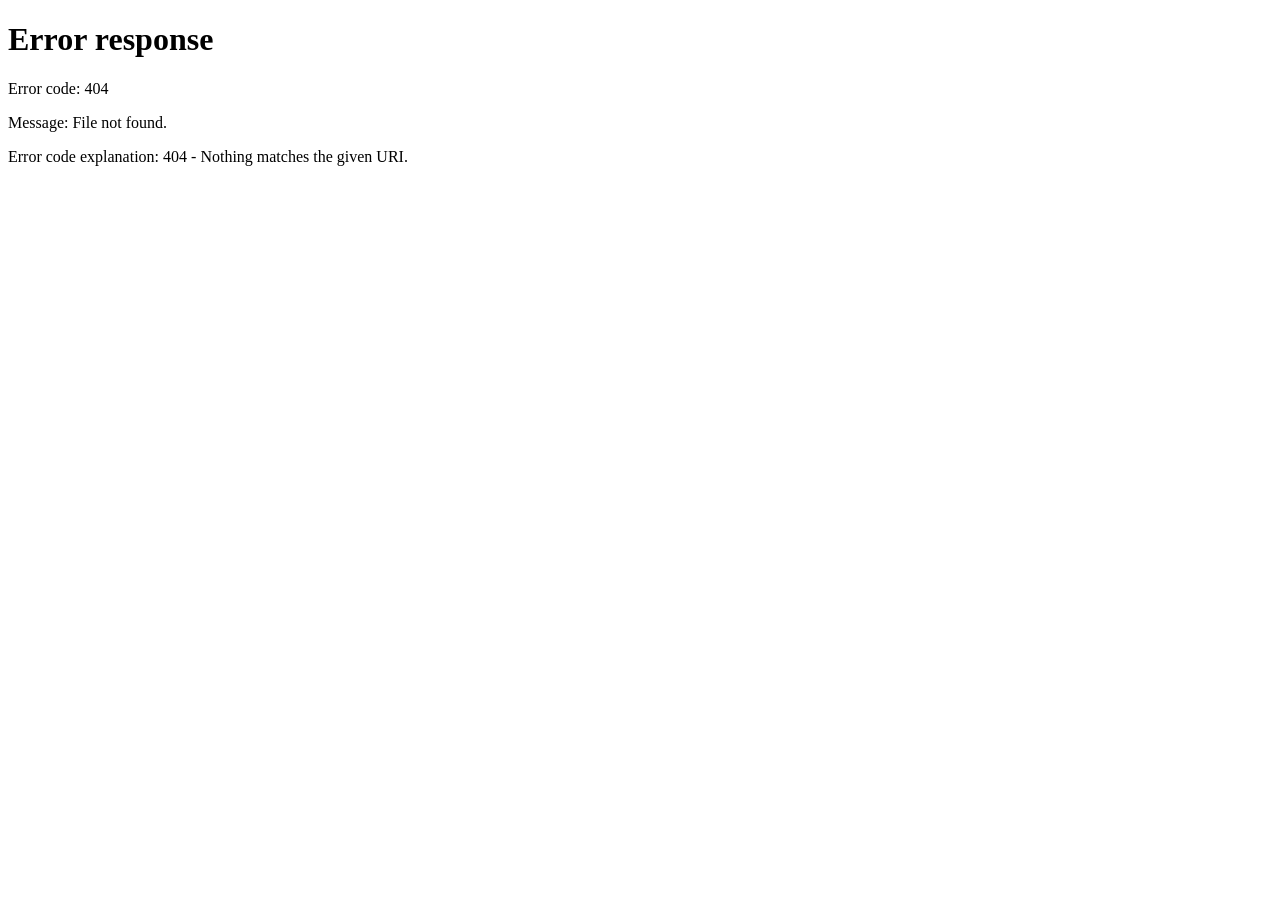
==== server/src/static/documents.html @ 6976d1ed "Phase 0" ====
<!doctype html>
<html lang="en">
<head>
  <meta charset="utf-8" />
  <meta name="viewport" content="width=device-width, initial-scale=1" />
  <title>My Documents • Tatou</title>
  <link rel="stylesheet" href="style.css">
</head>
<body>
  <header>
    <div class="container nav">
      <a href="index.html" class="brand">
        <span class="brand__dot"></span>
        <span>Tatou</span>
      </a>
      <nav class="nav__links">
        <button id="logoutBtn" class="btn" type="button">Log out</button>
      </nav>
    </div>
  </header>

  <main class="container" style="padding-bottom:40px;">
    <section class="card" style="margin:20px 0;">
      <h1 style="margin:0 0 12px;">My documents</h1>
      <div style="display:flex;gap:12px;align-items:center;flex-wrap:wrap;">
        <form id="uploadForm" enctype="multipart/form-data" style="display:flex;gap:10px;align-items:center;flex-wrap:wrap;">
          <input type="file" id="file" name="file" accept="application/pdf" required>
          <input type="text" id="name" name="name" placeholder="Document name" required>
          <button class="btn btn--primary" type="submit">Upload PDF</button>
        </form>
        <span id="status" class="muted"></span>
      </div>
    </section>

    <section class="card">
      <div style="display:flex;justify-content:space-between;align-items:center;">
        <h2 style="margin:0 0 8px;">Documents</h2>
        <button class="btn" id="refreshBtn" type="button">Refresh</button>
      </div>
      <div class="table-wrap">
        <table class="table" id="docsTable" aria-label="Your documents">
          <thead>
            <tr>
              <th style="width:80px;">ID</th>
              <th>Name</th>
              <th>Created</th>
              <th>Size</th>
              <th>SHA-256</th>
              <th>Actions</th>
            </tr>
          </thead>
          <tbody id="docsBody">
            <tr><td colspan="6" class="muted">Loading…</td></tr>
          </tbody>
        </table>
      </div>
    </section>

    <div id="modal" class="modal" hidden>
      <div class="modal__card card" role="dialog" aria-modal="true" aria-labelledby="modalTitle">
        <div style="display:flex;justify-content:space-between;align-items:center;gap:8px;">
          <h3 id="modalTitle" style="margin:0;">Details</h3>
          <button class="btn" id="modalClose" type="button">Close</button>
        </div>
        <div id="modalContent" style="margin-top:10px;"></div>
      </div>
    </div>
  </main>

  <script>
    const token = localStorage.getItem('authToken');
    if (!token) window.location.href = 'login.html';

    function apiFetch(path, options = {}) {
      const headers = new Headers(options.headers || {});
      headers.set('Authorization', 'Bearer ' + token);
      return fetch(path, { ...options, headers });
    }
    function apiFetchJSON(path, method, obj){
      return apiFetch(path, {
        method: method,
        headers: { 'Content-Type': 'application/json' },
        body: JSON.stringify(obj)
      });
    }

    let methodsCache = null;
    async function loadMethods(){
      if (methodsCache) return methodsCache;
      const r = await apiFetch('/api/get-watermarking-methods');
      if (!r.ok) throw new Error('Failed to fetch methods');
      const data = await r.json();
      methodsCache = (data.methods || []).map(m => ({ name: m.name, description: m.description }));
      return methodsCache;
    }

    const docsBody = document.getElementById('docsBody');
    const statusEl = document.getElementById('status');
    const modal = document.getElementById('modal');
    const modalContent = document.getElementById('modalContent');
    const modalTitle = document.getElementById('modalTitle');
    document.getElementById('modalClose').onclick = () => modal.hidden = true;

    function humanSize(bytes){
      const units = ['B','KB','MB','GB'];
      let i=0, n=Number(bytes)||0; while(n>=1024 && i<units.length-1){n/=1024; i++;}
      return n.toFixed(n<10 && i>0 ? 1 : 0)+' '+units[i];
    }
    function escapeHtml(str){
      return String(str ?? '').replace(/[&<>"']/g, s => ({'&':'&amp;','<':'&lt;','>':'&gt;','"':'&quot;','\'':'&#39;'}[s]));
    }
    function openModal(title, html){
      const main = document.querySelector('main');
      if (modal.parentElement !== main) main.appendChild(modal);
      modalTitle.textContent = title;
      modalContent.innerHTML = html;
      modal.hidden = false;
    }

    async function loadDocuments(){
      docsBody.innerHTML = '<tr><td colspan="6" class="muted">Loading…</td></tr>';
      try {
        const resp = await apiFetch('/api/list-documents');
        if (!resp.ok) throw new Error('HTTP '+resp.status);
        const data = await resp.json();
        const rows = (data.documents || []).map(doc => {
          const created = doc.creation ? new Date(doc.creation).toLocaleString() : '';
          return `<tr>
            <td>${doc.id}</td>
            <td>${escapeHtml(doc.name)}</td>
            <td>${created}</td>
            <td>${humanSize(doc.size)}</td>
            <td class="mono" title="${doc.sha256}">${doc.sha256?.slice(0,10)}…</td>
            <td>
              <div class="row-actions">
                <button class="btn" data-action="view" data-id="${doc.id}">View</button>
                <button class="btn" data-action="versions" data-id="${doc.id}">Versions</button>
                <button class="btn" data-action="watermark" data-id="${doc.id}">Watermark</button>
                <button class="btn" data-action="readwm" data-id="${doc.id}">Read watermark</button>
                <button class="btn" data-action="delete" data-id="${doc.id}">Delete</button>
              </div>
            </td>
          </tr>`
        }).join('');
        docsBody.innerHTML = rows || '<tr><td colspan="6" class="muted">No documents yet. Upload one above.</td></tr>';
      } catch (e) {
        docsBody.innerHTML = `<tr><td colspan="6" class="error">Failed to load: ${escapeHtml(e.message)}</td></tr>`;
      }
    }

    document.getElementById('uploadForm').addEventListener('submit', async (e) => {
      e.preventDefault();
      const form = e.currentTarget;
      statusEl.textContent = 'Uploading…';
      const fd = new FormData(form);
      try {
        const resp = await apiFetch('/api/upload-document', { method: 'POST', body: fd });
        if (!resp.ok) {
          const err = await resp.json().catch(()=>({}));
          throw new Error(err.message || resp.statusText);
        }
        statusEl.textContent = 'Uploaded successfully';
        form.reset();
        await loadDocuments();
      } catch (err) {
        statusEl.textContent = 'Upload failed: ' + err.message;
      } finally {
        setTimeout(()=> statusEl.textContent = '', 3000);
      }
    });

    document.getElementById('docsTable').addEventListener('click', async (e) => {
      const btn = e.target.closest('button[data-action]');
      if (!btn) return;
      const id = btn.getAttribute('data-id');
      const action = btn.getAttribute('data-action');
      try {
        if (action === 'delete') {
          if (!confirm('Delete document #' + id + '?')) return;
          const resp = await apiFetch('/api/delete-document/' + id, { method: 'DELETE' });
          if (!resp.ok) throw new Error('HTTP ' + resp.status);
          await loadDocuments();
        }
        if (action === 'view') {
          const r = await apiFetch('/api/get-document/' + id);
          if (!r.ok) throw new Error('HTTP ' + r.status);
          const blob = await r.blob();
          const url = URL.createObjectURL(blob);
          window.open(url, '_blank');
          setTimeout(()=> URL.revokeObjectURL(url), 60_000);
        }
        if (action === 'versions') {
          const r = await apiFetch('/api/list-versions/' + id);
          if (!r.ok) throw new Error('HTTP ' + r.status);
          const data = await r.json();
          const list = (data.versions||[]).map(v => `
            <li class="list-row">
              <div>
                <div><strong>Link:</strong> <a href="api/get-version/${escapeHtml(v.link)}">${escapeHtml(v.link)}</a></div>
                <div class="muted small">Method: ${escapeHtml(v.method || '')} • Intended for: ${escapeHtml(v.intended_for || '')}</div>
              </div>
              <div class="row-actions">
                <button class="btn" data-open-version="${v.link}">Open</button>
              </div>
            </li>`).join('');
          openModal('Watermarked versions for #' + id, `<ul class="list">${list || '<li class=muted>No versions yet.</li>'}</ul>`);
        }
        if (action === 'watermark') {
          openCreateWatermarkForm(id);
        }
        if (action === 'readwm') {
          openReadWatermarkForm(id);
        }
      } catch (err) {
        alert('Action failed: ' + err.message);
      }
    });

    async function openCreateWatermarkForm(documentId){
      const methods = await loadMethods();
      const options = methods.map(m => `<option value="${escapeHtml(m.name)}">${escapeHtml(m.name)} — ${escapeHtml(m.description||'')}</option>`).join('');
      openModal('Create watermark for #' + documentId, `
        <form id="createWmForm" class="form-vertical">
          <label>Method<select name="method" required><option value="" disabled selected>Select a method</option>${options}</select></label>
          <label>Position<input name="position" placeholder="Position"></label>
          <label>Key<input name="key" placeholder="Reader key" required></label>
          <label>Secret<input name="secret" placeholder="Secret embedded in WM" required></label>
          <label>Intended for<input name="intended_for" placeholder="Recipient or purpose"></label>
          <div class="row-actions">
            <button class="btn" type="button" id="cancelCreate">Cancel</button>
            <button class="btn btn--primary" type="submit">Create</button>
          </div>
        </form>
      `);
      document.getElementById('cancelCreate').onclick = () => { modal.hidden = true; };
      document.getElementById('createWmForm').addEventListener('submit', async (e) => {
        e.preventDefault();
        const fd = new FormData(e.currentTarget);
        const payload = Object.fromEntries(fd.entries());
        try {
          const r = await apiFetchJSON(`/api/create-watermark/${documentId}`, 'POST', payload);
          if (!r.ok) throw new Error('HTTP ' + r.status);
          const data = await r.json();
          openModal('Watermark created', `<p>Version created for document <strong>#${data.documentid}</strong>.</p>
            <p><strong>Link:</strong> <code class="mono">${escapeHtml(data.link)}</code></p>
            <div class="row-actions"><button class="btn" data-open-version="${data.link}">Open version</button></div>`);
        } catch(err){
          alert('Create failed: ' + err.message);
        }
      });
    }

    async function openReadWatermarkForm(documentId){
      const methods = await loadMethods();
      const options = methods.map(m => `<option value="${escapeHtml(m.name)}">${escapeHtml(m.name)} — ${escapeHtml(m.description||'')}</option>`).join('');
      openModal('Read watermark for #' + documentId, `
        <form id="readWmForm" class="form-vertical">
          <label>Method<select name="method" required><option value="" disabled selected>Select a method</option>${options}</select></label>
          <label>Position<input name="position" placeholder="Position"></label>
          <label>Key<input name="key" placeholder="Reader key" required></label>
          <div class="row-actions">
            <button class="btn" type="button" id="cancelRead">Cancel</button>
            <button class="btn btn--primary" type="submit">Read</button>
          </div>
        </form>
      `);
      document.getElementById('cancelRead').onclick = () => { modal.hidden = true; };
      document.getElementById('readWmForm').addEventListener('submit', async (e) => {
        e.preventDefault();
        const fd = new FormData(e.currentTarget);
        const payload = Object.fromEntries(fd.entries());
        try {
          const r = await apiFetchJSON(`/api/read-watermark/${documentId}`, 'POST', payload);
          if (!r.ok) throw new Error('HTTP ' + r.status);
          const data = await r.json();
          openModal('Watermark data', `<pre class="pre">${escapeHtml(JSON.stringify(data, null, 2))}</pre>`);
        } catch(err){
          alert('Read failed: ' + err.message);
        }
      });
    }

    modal.addEventListener('click', async (e) => {
      const btn = e.target.closest('button[data-open-version]');
      if (!btn) return;
      const link = btn.getAttribute('data-open-version');
      try {
        const r = await apiFetch('/api/get-version/' + encodeURIComponent(link));
        if (!r.ok) throw new Error('HTTP ' + r.status);
        const blob = await r.blob();
        const url = URL.createObjectURL(blob);
        window.open(url, '_blank');
        setTimeout(()=> URL.revokeObjectURL(url), 60_000);
      } catch (err) {
        alert('Open failed: ' + err.message);
      }
    });

    document.getElementById('refreshBtn').onclick = loadDocuments;
    document.getElementById('logoutBtn').onclick = () => { localStorage.removeItem('authToken'); window.location.href = 'login.html'; };

    loadDocuments();
  </script>
</body>
</html>
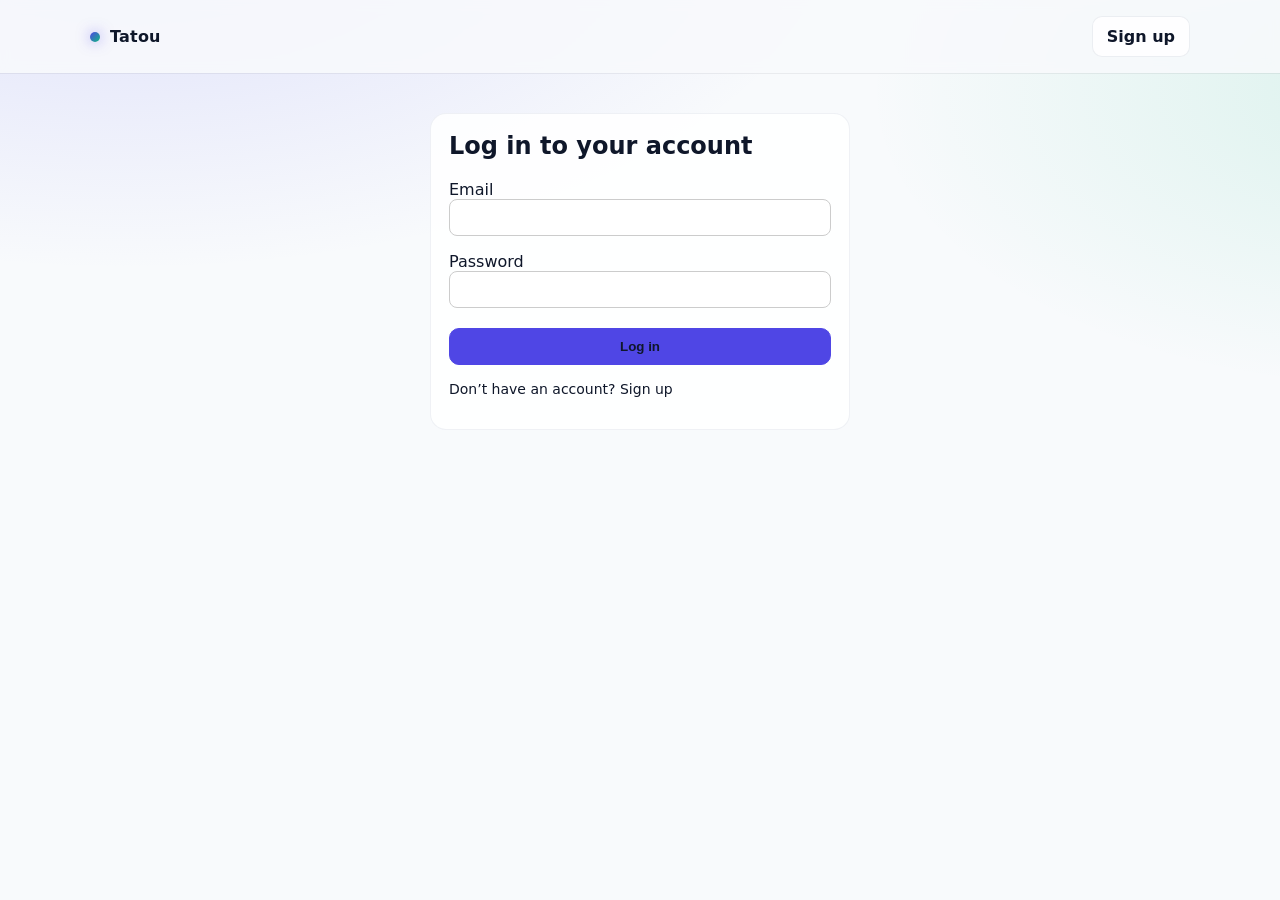
==== commit 2d5462ac: "Merge 365c1ef6979754202f29c60fa89ccea9de51587f into 639bc8ee87fe0456e49167e400cb4b8da8916d1c" ====
--- a/server/src/static/documents.html
+++ b/server/src/static/documents.html
@@ -74,6 +74,7 @@
     function apiFetch(path, options = {}) {
       const headers = new Headers(options.headers || {});
       headers.set('Authorization', 'Bearer ' + token);
+      headers.set('X-CSRF-Protection', '1');
       return fetch(path, { ...options, headers });
     }
     function apiFetchJSON(path, method, obj){
@@ -85,6 +86,12 @@
     }
 
     let methodsCache = null;
+    const methodLabels = {
+      'davide-watermark': 'Davide — image watermark',
+      'francesco-watermark': 'Francesco — QR and visible text',
+      'khaled-text-spacing-watermark': 'Khaled — text spacing',
+      'group13-watermark': 'Group 13 — combined (all three)'
+    };
     async function loadMethods(){
       if (methodsCache) return methodsCache;
       const r = await apiFetch('/api/get-watermarking-methods');
@@ -150,9 +157,9 @@
 
     document.getElementById('uploadForm').addEventListener('submit', async (e) => {
       e.preventDefault();
-      const form = e.currentTarget;
+      const uploadForm = e.currentTarget;
       statusEl.textContent = 'Uploading…';
-      const fd = new FormData(form);
+      const fd = new FormData(uploadForm);
       try {
         const resp = await apiFetch('/api/upload-document', { method: 'POST', body: fd });
         if (!resp.ok) {
@@ -160,7 +167,7 @@
           throw new Error(err.message || resp.statusText);
         }
         statusEl.textContent = 'Uploaded successfully';
-        form.reset();
+        uploadForm.reset();
         await loadDocuments();
       } catch (err) {
         statusEl.textContent = 'Upload failed: ' + err.message;
@@ -218,14 +225,14 @@
 
     async function openCreateWatermarkForm(documentId){
       const methods = await loadMethods();
-      const options = methods.map(m => `<option value="${escapeHtml(m.name)}">${escapeHtml(m.name)} — ${escapeHtml(m.description||'')}</option>`).join('');
+      const options = methods.map(m => `<option value="${escapeHtml(m.name)}">${escapeHtml(methodLabels[m.name] || m.name)}</option>`).join('');
       openModal('Create watermark for #' + documentId, `
         <form id="createWmForm" class="form-vertical">
-          <label>Method<select name="method" required><option value="" disabled selected>Select a method</option>${options}</select></label>
+          <label>Watermark method<select name="method" required><option value="" disabled selected>Select one of the four methods</option>${options}</select></label>
           <label>Position<input name="position" placeholder="Position"></label>
           <label>Key<input name="key" placeholder="Reader key" required></label>
           <label>Secret<input name="secret" placeholder="Secret embedded in WM" required></label>
-          <label>Intended for<input name="intended_for" placeholder="Recipient or purpose"></label>
+          <label>Intended for<input name="intended_for" placeholder="Recipient or purpose" required></label>
           <div class="row-actions">
             <button class="btn" type="button" id="cancelCreate">Cancel</button>
             <button class="btn btn--primary" type="submit">Create</button>
@@ -252,10 +259,10 @@
 
     async function openReadWatermarkForm(documentId){
       const methods = await loadMethods();
-      const options = methods.map(m => `<option value="${escapeHtml(m.name)}">${escapeHtml(m.name)} — ${escapeHtml(m.description||'')}</option>`).join('');
+      const options = methods.map(m => `<option value="${escapeHtml(m.name)}">${escapeHtml(methodLabels[m.name] || m.name)}</option>`).join('');
       openModal('Read watermark for #' + documentId, `
         <form id="readWmForm" class="form-vertical">
-          <label>Method<select name="method" required><option value="" disabled selected>Select a method</option>${options}</select></label>
+          <label>Watermark method<select name="method" required><option value="" disabled selected>Select one of the four methods</option>${options}</select></label>
           <label>Position<input name="position" placeholder="Position"></label>
           <label>Key<input name="key" placeholder="Reader key" required></label>
           <div class="row-actions">
@@ -303,4 +310,3 @@
   </script>
 </body>
 </html>
-
--- a/server/src/static/style.css
+++ b/server/src/static/style.css
@@ -0,0 +1,73 @@
+    :root {
+      --bg: #0f172a;        /* slate-900. */
+      --panel: #111827;     /* gray-900. */
+      --muted: #94a3b8;     /* slate-400. */
+      --text: #e5e7eb;      /* gray-200. */
+      --brand: #4f46e5;     /* indigo-600. */
+      --brand-600: #4338ca;
+      --ring: 0 0 0 3px rgba(79,70,229,.35);
+      --radius: 16px;
+    }
+    @media (prefers-color-scheme: light) {
+      :root { --bg: #f8fafc; --panel:#ffffff; --text:#0f172a; --muted:#475569; }
+      header { box-shadow: 0 1px 0 rgba(2,6,23,.06); }
+    }
+    * { box-sizing: border-box; }
+    html, body { height: 100%; }
+    body {
+      margin: 0; font-family: ui-sans-serif, system-ui, -apple-system, Segoe UI, Roboto, Ubuntu, Cantarell, Noto Sans, Arial, "Apple Color Emoji", "Segoe UI Emoji";
+      background: radial-gradient(1200px 600px at 10% -10%, rgba(99,102,241,.18), transparent 60%),
+                  radial-gradient(900px 500px at 110% 10%, rgba(16,185,129,.12), transparent 60%), var(--bg);
+      color: var(--text);
+      display: flex; flex-direction: column;
+    }
+    a { color: inherit; text-decoration: none; }
+    .container { width: min(1100px, 92%); margin: 0 auto; }
+
+    /* Header. */
+    header { position: sticky; top: 0; backdrop-filter: saturate(150%) blur(6px); background: color-mix(in oklab, var(--bg) 86%, transparent); z-index: 10; }
+    .nav { display: flex; align-items: center; justify-content: space-between; padding: 16px 0; }
+    .brand { display: inline-flex; align-items: center; gap: 10px; font-weight: 700; letter-spacing: .2px; }
+    .brand__dot { width: 10px; height: 10px; border-radius: 999px; background: linear-gradient(135deg, var(--brand), #10b981); box-shadow: 0 0 14px rgba(79,70,229,.55); }
+    .nav__links { display: flex; align-items: center; gap: 12px; }
+    .btn { display: inline-flex; align-items: center; justify-content: center; gap: 8px; padding: 10px 14px; border-radius: 10px; border: 1px solid rgba(148,163,184,.18); background: color-mix(in oklab, var(--panel) 86%, transparent); color: var(--text); font-weight: 600; }
+    .btn:hover { border-color: rgba(148,163,184,.4); transform: translateY(-1px); transition: .15s ease; }
+    .btn--primary { background: var(--brand); border-color: var(--brand); }
+    .btn--primary:hover { background: var(--brand-600); box-shadow: var(--ring); }
+
+    /* Hero. */
+    .hero { display: grid; grid-template-columns: 1.2fr 1fr; gap: 28px; align-items: center; padding: 64px 0 40px; }
+    .hero h1 { font-size: clamp(28px, 4vw, 48px); line-height: 1.08; margin: 0 0 12px; letter-spacing: -.3px; }
+    .hero p { color: var(--muted); font-size: clamp(14px, 1.8vw, 18px); margin: 0 0 22px; }
+    .hero__cta { display: flex; gap: 12px; flex-wrap: wrap; }
+
+    .card {
+      background: color-mix(in oklab, var(--panel) 86%, transparent);
+      border: 1px solid rgba(148,163,184,.15);
+      padding: 18px;
+      border-radius: var(--radius);
+    }
+
+    .features { display: grid; grid-template-columns: repeat(3, 1fr); gap: 16px; }
+    .feature h3 { margin: 8px 0 6px; font-size: 16px; }
+    .feature p { margin: 0; color: var(--muted); font-size: 14px; }
+
+    /* Footer. */
+    footer { padding: 36px 0; color: var(--muted); font-size: 14px; }
+
+    /* Responsive. */
+    @media (max-width: 860px) {
+      .hero { grid-template-columns: 1fr; padding-top: 40px; }
+      .features { grid-template-columns: 1fr; }
+    }
+    
+    /* Forms. */
+.form-vertical { display:block; width:100%; }
+.form-vertical label { display:block; font-size:14px; font-weight:500; margin:10px 0 4px; }
+.form-vertical input, form select, form textarea { width:100%; padding:10px; border-radius:6px; border:1px solid #cbd5e1; font-size:14px; }
+.form-vertical input:focus, form select:focus, form textarea:focus { outline:none; border-color:#4f46e5; box-shadow:0 0 0 2px rgba(79,70,229,0.25); }
+.form-vertical button { margin-top:12px; }
+
+
+/* Utility for grouping inputs. */
+.form-grid { display:flex; flex-direction:column; gap:12px; }
